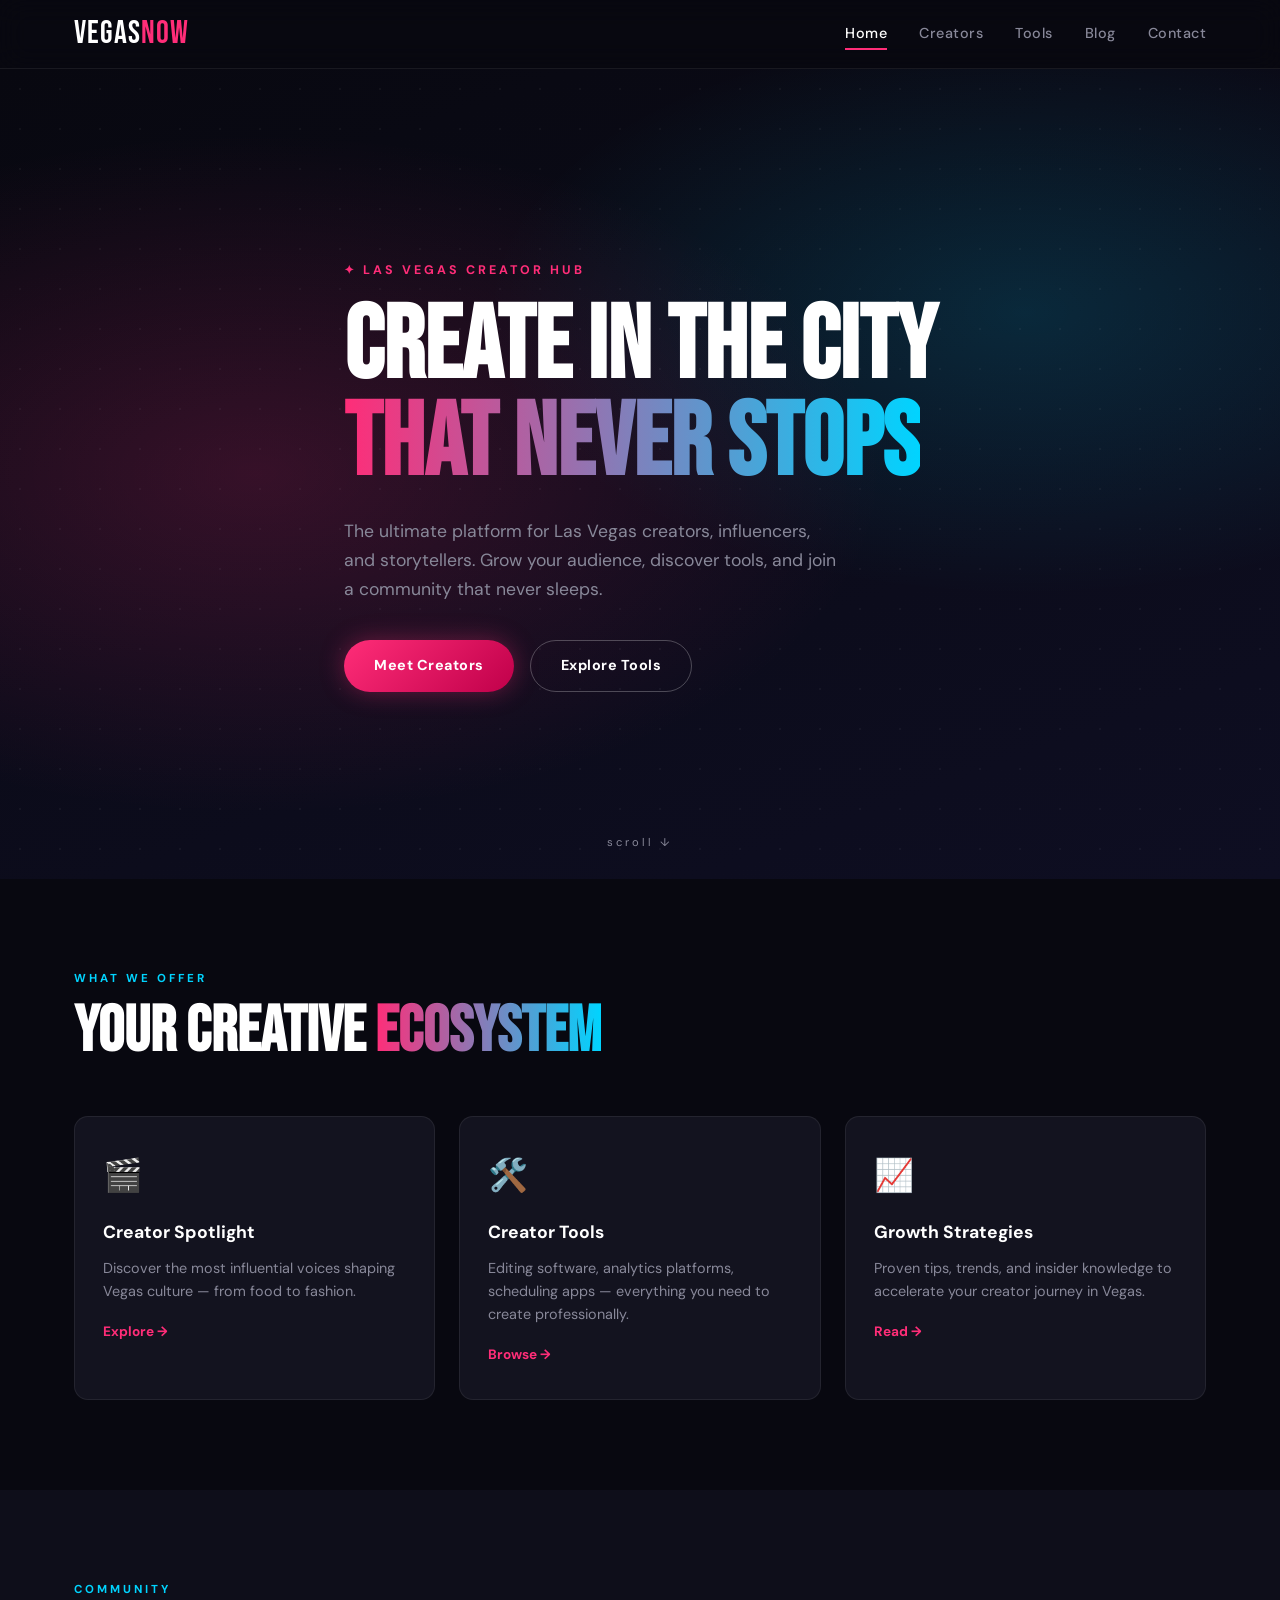
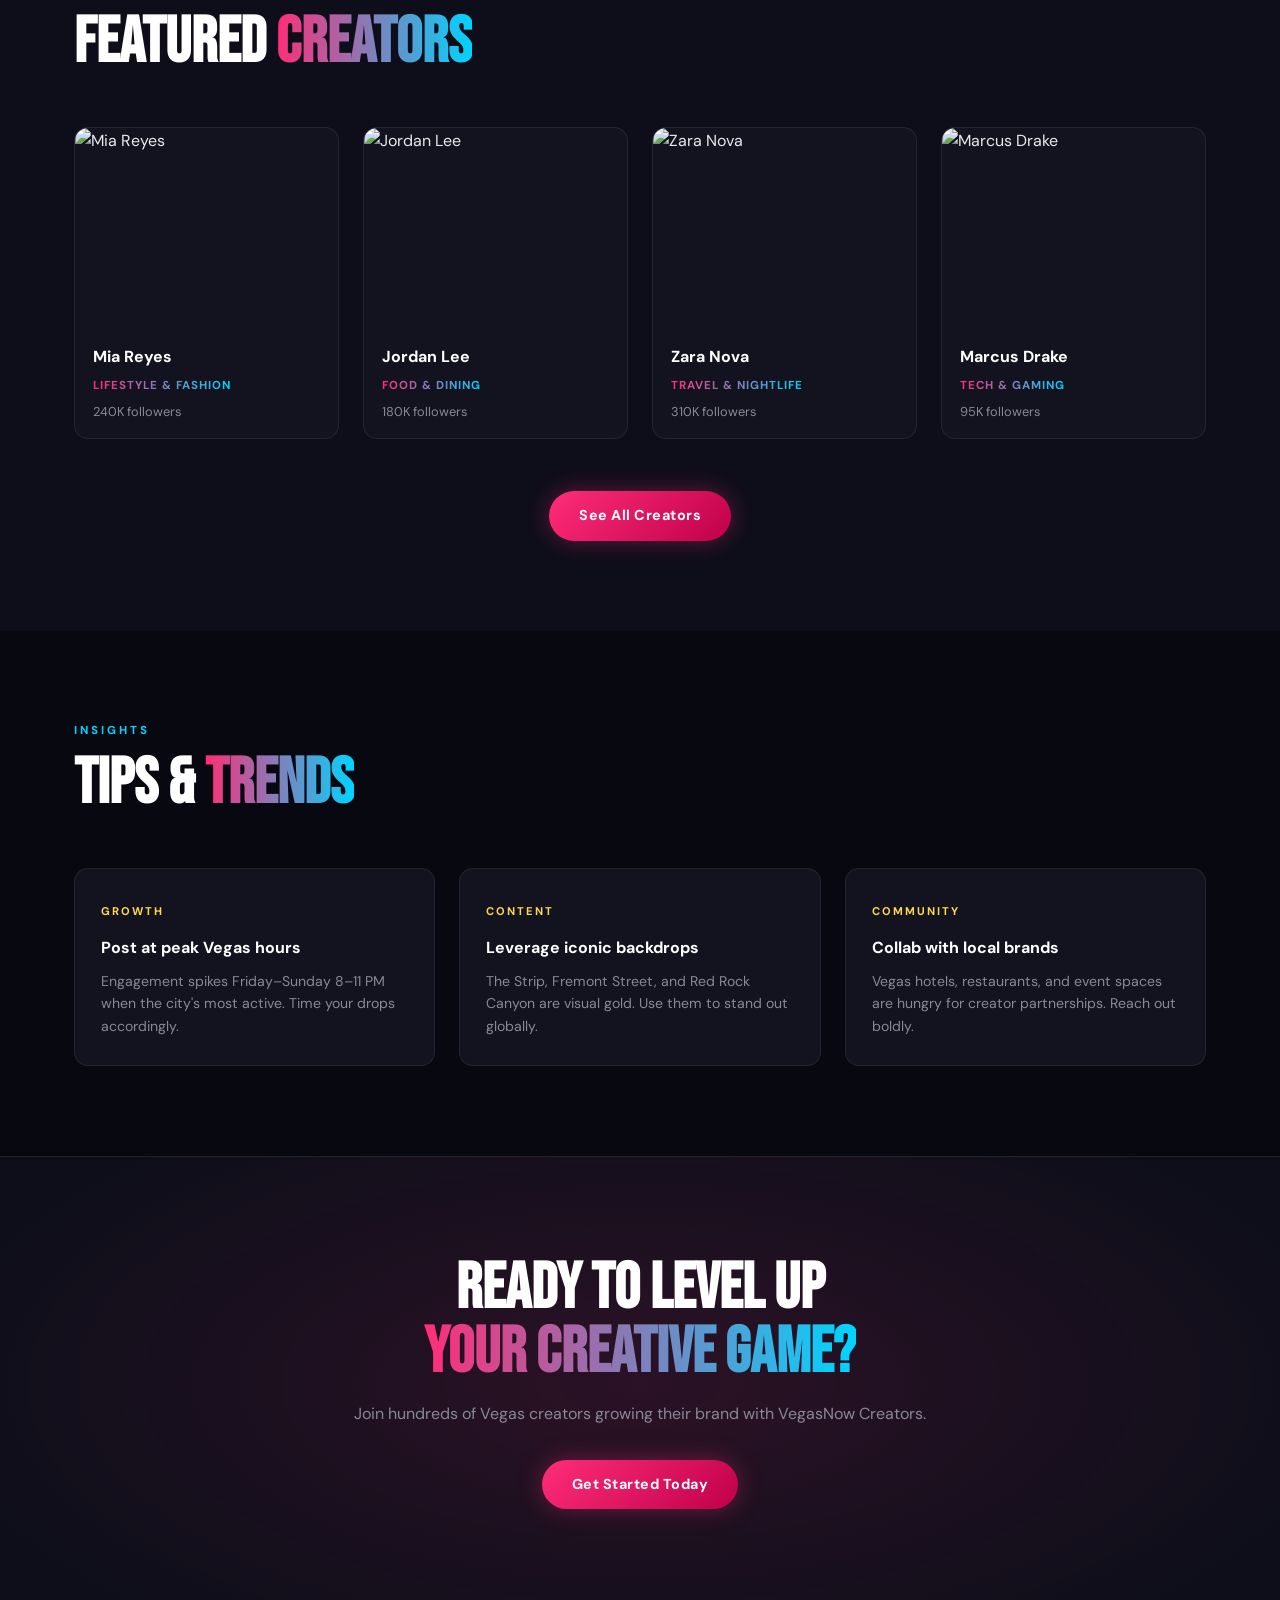
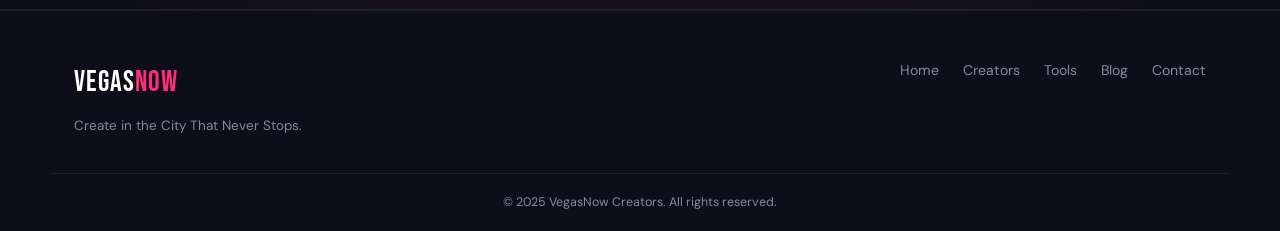
==== index.html @ b23cd01a "Add files via upload" ====
<!DOCTYPE html>
<html lang="en">
<head>
  <meta charset="UTF-8" />
  <meta name="viewport" content="width=device-width, initial-scale=1.0"/>
  <title>VegasNow Creators – Create in the City That Never Stops</title>
  <link rel="stylesheet" href="style.css"/>
  <link href="https://fonts.googleapis.com/css2?family=Bebas+Neue&family=DM+Sans:wght@300;400;500;700&display=swap" rel="stylesheet"/>
</head>
<body>

<!-- HEADER -->
<header class="site-header">
  <div class="container header-inner">
    <a href="index.html" class="logo">Vegas<span>Now</span></a>
    <nav class="nav-links" id="navLinks">
      <a href="index.html" class="active">Home</a>
      <a href="creators.html">Creators</a>
      <a href="tools.html">Tools</a>
      <a href="blog.html">Blog</a>
      <a href="contact.html">Contact</a>
    </nav>
    <button class="hamburger" id="hamburger" aria-label="Toggle menu">
      <span></span><span></span><span></span>
    </button>
  </div>
</header>

<!-- HERO -->
<section class="hero">
  <div class="hero-bg"></div>
  <div class="container hero-content">
    <span class="eyebrow">✦ Las Vegas Creator Hub</span>
    <h1>Create in the City<br><em>That Never Stops</em></h1>
    <p>The ultimate platform for Las Vegas creators, influencers, and storytellers. Grow your audience, discover tools, and join a community that never sleeps.</p>
    <div class="hero-ctas">
      <a href="creators.html" class="btn btn-primary">Meet Creators</a>
      <a href="tools.html" class="btn btn-ghost">Explore Tools</a>
    </div>
  </div>
  <div class="hero-scroll-indicator">scroll ↓</div>
</section>

<!-- SECTION 1: CATEGORIES -->
<section class="section categories-section">
  <div class="container">
    <div class="section-label">What We Offer</div>
    <h2 class="section-title">Your Creative <span>Ecosystem</span></h2>
    <div class="grid grid-3">
      <div class="card card-glow">
        <div class="card-icon">🎬</div>
        <h3>Creator Spotlight</h3>
        <p>Discover the most influential voices shaping Vegas culture — from food to fashion.</p>
        <a href="creators.html" class="card-link">Explore →</a>
      </div>
      <div class="card card-glow">
        <div class="card-icon">🛠️</div>
        <h3>Creator Tools</h3>
        <p>Editing software, analytics platforms, scheduling apps — everything you need to create professionally.</p>
        <a href="tools.html" class="card-link">Browse →</a>
      </div>
      <div class="card card-glow">
        <div class="card-icon">📈</div>
        <h3>Growth Strategies</h3>
        <p>Proven tips, trends, and insider knowledge to accelerate your creator journey in Vegas.</p>
        <a href="blog.html" class="card-link">Read →</a>
      </div>
    </div>
  </div>
</section>

<!-- SECTION 2: FEATURED CREATORS -->
<section class="section dark-section">
  <div class="container">
    <div class="section-label">Community</div>
    <h2 class="section-title">Featured <span>Creators</span></h2>
    <div class="grid grid-4">
      <div class="creator-card">
        <img src="https://images.unsplash.com/photo-1531746020798-e6953c6e8e04?w=300&h=300&fit=crop&q=80" alt="Mia Reyes"/>
        <div class="creator-info">
          <h4>Mia Reyes</h4>
          <span class="niche">Lifestyle & Fashion</span>
          <p>240K followers</p>
        </div>
      </div>
      <div class="creator-card">
        <img src="https://images.unsplash.com/photo-1507003211169-0a1dd7228f2d?w=300&h=300&fit=crop&q=80" alt="Jordan Lee"/>
        <div class="creator-info">
          <h4>Jordan Lee</h4>
          <span class="niche">Food & Dining</span>
          <p>180K followers</p>
        </div>
      </div>
      <div class="creator-card">
        <img src="https://plus.unsplash.com/premium_photo-1723651370632-4839cbec0da0?w=600&auto=format&fit=crop&q=60&ixlib=rb-4.1.0&ixid=M3wxMjA3fDB8MHxzZWFyY2h8MXx8dHJhdmVsbGVyJTIwbmlnaHQlMjBsaWZlfGVufDB8fDB8fHww" alt="Zara Nova"/>
        <div class="creator-info">
          <h4>Zara Nova</h4>
          <span class="niche">Travel & Nightlife</span>
          <p>310K followers</p>
        </div>
      </div>
      <div class="creator-card">
        <img src="https://images.unsplash.com/photo-1472099645785-5658abf4ff4e?w=300&h=300&fit=crop&q=80" alt="Marcus Drake"/>
        <div class="creator-info">
          <h4>Marcus Drake</h4>
          <span class="niche">Tech & Gaming</span>
          <p>95K followers</p>
        </div>
      </div>
    </div>
    <div class="center-cta">
      <a href="creators.html" class="btn btn-primary">See All Creators</a>
    </div>
  </div>
</section>

<!-- SECTION 3: TIPS & TRENDS -->
<section class="section">
  <div class="container">
    <div class="section-label">Insights</div>
    <h2 class="section-title">Tips & <span>Trends</span></h2>
    <div class="grid grid-3">
      <div class="tip-card">
        <span class="tip-tag">Growth</span>
        <h4>Post at peak Vegas hours</h4>
        <p>Engagement spikes Friday–Sunday 8–11 PM when the city's most active. Time your drops accordingly.</p>
      </div>
      <div class="tip-card">
        <span class="tip-tag">Content</span>
        <h4>Leverage iconic backdrops</h4>
        <p>The Strip, Fremont Street, and Red Rock Canyon are visual gold. Use them to stand out globally.</p>
      </div>
      <div class="tip-card">
        <span class="tip-tag">Community</span>
        <h4>Collab with local brands</h4>
        <p>Vegas hotels, restaurants, and event spaces are hungry for creator partnerships. Reach out boldly.</p>
      </div>
    </div>
  </div>
</section>

<!-- CTA SECTION -->
<section class="cta-section">
  <div class="container cta-inner">
    <h2>Ready to Level Up<br><em>Your Creative Game?</em></h2>
    <p>Join hundreds of Vegas creators growing their brand with VegasNow Creators.</p>
    <a href="contact.html" class="btn btn-primary">Get Started Today</a>
  </div>
</section>

<!-- FOOTER -->
<footer class="site-footer">
  <div class="container footer-inner">
    <div class="footer-brand">
      <a href="index.html" class="logo">Vegas<span>Now</span></a>
      <p>Create in the City That Never Stops.</p>
    </div>
    <div class="footer-links">
      <a href="index.html">Home</a>
      <a href="creators.html">Creators</a>
      <a href="tools.html">Tools</a>
      <a href="blog.html">Blog</a>
      <a href="contact.html">Contact</a>
    </div>
  </div>
  <div class="footer-bottom container">
    <p>© 2025 VegasNow Creators. All rights reserved.</p>
  </div>
</footer>

<script src="script.js"></script>
</body>
</html>
---- style.css ----
/* =============================================
   VEGASNOW CREATORS — style.css
   Dark neon Vegas aesthetic
============================================= */

:root {
  --black:    #080810;
  --dark:     #0e0e1a;
  --card-bg:  #13131f;
  --border:   rgba(255,255,255,0.07);
  --pink:     #ff2d78;
  --blue:     #00d4ff;
  --gold:     #ffd84d;
  --text:     #e8e8f0;
  --muted:    #888899;
  --radius:   14px;
  --transition: 0.3s ease;
  --font-display: 'Bebas Neue', sans-serif;
  --font-body:    'DM Sans', sans-serif;
}

*, *::before, *::after { box-sizing: border-box; margin: 0; padding: 0; }

html { scroll-behavior: smooth; }

body {
  background: var(--black);
  color: var(--text);
  font-family: var(--font-body);
  font-size: 16px;
  line-height: 1.65;
  overflow-x: hidden;
}

img { display: block; width: 100%; object-fit: cover; }
a { text-decoration: none; color: inherit; }
ul { list-style: none; }

/* CONTAINER */
.container { max-width: 1180px; margin: 0 auto; padding: 0 24px; }

/* =============================================
   HEADER
============================================= */
.site-header {
  position: sticky; top: 0; z-index: 100;
  background: rgba(8,8,16,0.88);
  backdrop-filter: blur(14px);
  border-bottom: 1px solid var(--border);
}
.header-inner {
  display: flex; align-items: center; justify-content: space-between;
  height: 68px;
}
.logo {
  font-family: var(--font-display);
  font-size: 2rem;
  letter-spacing: 1px;
  color: #fff;
}
.logo span { color: var(--pink); }

.nav-links {
  display: flex; gap: 32px;
}
.nav-links a {
  font-size: 0.9rem; font-weight: 500;
  color: var(--muted);
  letter-spacing: 0.5px;
  transition: color var(--transition);
  position: relative;
}
.nav-links a::after {
  content: ''; position: absolute; bottom: -4px; left: 0;
  width: 0; height: 2px;
  background: var(--pink);
  transition: width var(--transition);
}
.nav-links a:hover,
.nav-links a.active { color: #fff; }
.nav-links a:hover::after,
.nav-links a.active::after { width: 100%; }

/* HAMBURGER */
.hamburger {
  display: none; flex-direction: column; gap: 5px;
  background: none; border: none; cursor: pointer; padding: 4px;
}
.hamburger span {
  display: block; width: 24px; height: 2px;
  background: var(--text);
  transition: var(--transition);
}
.hamburger.open span:nth-child(1) { transform: translateY(7px) rotate(45deg); }
.hamburger.open span:nth-child(2) { opacity: 0; }
.hamburger.open span:nth-child(3) { transform: translateY(-7px) rotate(-45deg); }

/* =============================================
   HERO
============================================= */
.hero {
  position: relative; min-height: 90vh;
  display: flex; align-items: center;
  overflow: hidden;
}
.hero-sm { min-height: 55vh; }

.hero-bg {
  position: absolute; inset: 0; z-index: 0;
  background:
    radial-gradient(ellipse 70% 60% at 20% 50%, rgba(255,45,120,0.18) 0%, transparent 70%),
    radial-gradient(ellipse 60% 50% at 80% 30%, rgba(0,212,255,0.15) 0%, transparent 70%),
    linear-gradient(160deg, #080810 0%, #0e0e22 100%);
}
.hero-bg::before {
  content: '';
  position: absolute; inset: 0;
  background-image: radial-gradient(circle, rgba(255,255,255,0.04) 1px, transparent 1px);
  background-size: 40px 40px;
}

.hero-content {
  position: relative; z-index: 1;
  padding: 80px 0;
  max-width: 700px;
}
.eyebrow {
  display: inline-block;
  font-size: 0.78rem; font-weight: 700;
  letter-spacing: 3px; text-transform: uppercase;
  color: var(--pink);
  margin-bottom: 18px;
}
.hero h1 {
  font-family: var(--font-display);
  font-size: clamp(3.5rem, 8vw, 7rem);
  line-height: 0.95;
  color: #fff;
  margin-bottom: 24px;
}
.hero h1 em {
  font-style: normal;
  background: linear-gradient(90deg, var(--pink), var(--blue));
  -webkit-background-clip: text;
  -webkit-text-fill-color: transparent;
  background-clip: text;
}
.hero p {
  font-size: 1.1rem; color: var(--muted);
  max-width: 500px; margin-bottom: 36px;
}
.hero-ctas { display: flex; gap: 16px; flex-wrap: wrap; }

.hero-scroll-indicator {
  position: absolute; bottom: 28px; left: 50%;
  transform: translateX(-50%);
  font-size: 0.7rem; letter-spacing: 3px; color: var(--muted);
  animation: bounce 2s infinite;
}
@keyframes bounce {
  0%, 100% { transform: translateX(-50%) translateY(0); }
  50% { transform: translateX(-50%) translateY(6px); }
}

/* =============================================
   BUTTONS
============================================= */
.btn {
  display: inline-flex; align-items: center;
  padding: 13px 30px;
  border-radius: 50px;
  font-size: 0.9rem; font-weight: 700;
  letter-spacing: 0.5px;
  transition: var(--transition);
  cursor: pointer; border: none;
}
.btn-primary {
  background: linear-gradient(135deg, var(--pink), #c0004a);
  color: #fff;
  box-shadow: 0 0 24px rgba(255,45,120,0.35);
}
.btn-primary:hover {
  transform: translateY(-2px);
  box-shadow: 0 0 40px rgba(255,45,120,0.55);
}
.btn-ghost {
  background: transparent;
  color: #fff;
  border: 1.5px solid rgba(255,255,255,0.25);
}
.btn-ghost:hover {
  border-color: var(--blue);
  color: var(--blue);
  transform: translateY(-2px);
}

/* =============================================
   SECTIONS
============================================= */
.section { padding: 90px 0; }
.dark-section { background: var(--dark); }

.section-label {
  font-size: 0.72rem; font-weight: 700;
  letter-spacing: 3px; text-transform: uppercase;
  color: var(--blue);
  margin-bottom: 12px;
}
.section-title {
  font-family: var(--font-display);
  font-size: clamp(2.4rem, 5vw, 4rem);
  color: #fff;
  margin-bottom: 52px;
  line-height: 1;
}
.section-title span {
  background: linear-gradient(90deg, var(--pink), var(--blue));
  -webkit-background-clip: text;
  -webkit-text-fill-color: transparent;
  background-clip: text;
}
.center-cta { text-align: center; margin-top: 52px; }

/* GRIDS */
.grid { display: grid; gap: 24px; }
.grid-3 { grid-template-columns: repeat(3, 1fr); }
.grid-4 { grid-template-columns: repeat(4, 1fr); }

/* =============================================
   CARDS — General
============================================= */
.card {
  background: var(--card-bg);
  border: 1px solid var(--border);
  border-radius: var(--radius);
  padding: 32px 28px;
  transition: var(--transition);
}
.card:hover { transform: translateY(-4px); }
.card-glow:hover {
  border-color: rgba(255,45,120,0.3);
  box-shadow: 0 0 30px rgba(255,45,120,0.12);
}
.card-icon {
  font-size: 2rem; margin-bottom: 16px;
}
.card h3 {
  font-size: 1.1rem; font-weight: 700; color: #fff;
  margin-bottom: 10px;
}
.card p { color: var(--muted); font-size: 0.9rem; line-height: 1.6; }
.card-link {
  display: inline-block; margin-top: 18px;
  font-size: 0.85rem; font-weight: 700;
  color: var(--pink);
  transition: var(--transition);
}
.card-link:hover { color: var(--blue); letter-spacing: 1px; }

/* =============================================
   CREATOR CARDS (index)
============================================= */
.creator-card {
  background: var(--card-bg);
  border: 1px solid var(--border);
  border-radius: var(--radius);
  overflow: hidden;
  transition: var(--transition);
}
.creator-card:hover { transform: translateY(-5px); box-shadow: 0 12px 40px rgba(0,0,0,0.4); }
.creator-card img { height: 200px; width: 100%; filter: grayscale(20%); transition: var(--transition); }
.creator-card:hover img { filter: grayscale(0%) saturate(1.3); }
.creator-info {
  padding: 16px 18px;
}
.creator-info h4 { font-weight: 700; color: #fff; font-size: 1rem; }
.creator-info p { color: var(--muted); font-size: 0.8rem; margin-top: 4px; }

/* =============================================
   CREATOR FULL CARDS (creators.html)
============================================= */
.creator-full-card {
  background: var(--card-bg);
  border: 1px solid var(--border);
  border-radius: var(--radius);
  overflow: hidden;
  transition: var(--transition);
}
.creator-full-card:hover { transform: translateY(-5px); box-shadow: 0 16px 50px rgba(0,0,0,0.4); }
.creator-full-card img { height: 220px; transition: var(--transition); }
.creator-full-card:hover img { transform: scale(1.04); }
.cfc-body { padding: 22px 22px 26px; }
.cfc-body h3 { font-size: 1.25rem; font-weight: 700; color: #fff; margin: 8px 0 10px; }
.cfc-body p { font-size: 0.88rem; color: var(--muted); line-height: 1.6; }
.cfc-stats {
  display: flex; gap: 16px; margin-top: 14px;
  font-size: 0.78rem; font-weight: 600;
  color: var(--blue);
}

/* NICHE BADGE */
.niche {
  font-size: 0.72rem; font-weight: 700; letter-spacing: 1px;
  text-transform: uppercase;
  background: linear-gradient(90deg, var(--pink), var(--blue));
  -webkit-background-clip: text;
  -webkit-text-fill-color: transparent;
  background-clip: text;
}

/* FILTER TABS */
.filter-tabs {
  display: flex; gap: 12px; flex-wrap: wrap;
  padding: 28px 0;
}
.filter-btn {
  padding: 8px 22px;
  border-radius: 50px;
  font-size: 0.85rem; font-weight: 600;
  background: var(--card-bg);
  border: 1px solid var(--border);
  color: var(--muted);
  cursor: pointer;
  transition: var(--transition);
}
.filter-btn:hover,
.filter-btn.active {
  background: var(--pink);
  border-color: var(--pink);
  color: #fff;
}

/* =============================================
   TIP CARDS
============================================= */
.tip-card {
  background: var(--card-bg);
  border: 1px solid var(--border);
  border-radius: var(--radius);
  padding: 28px 26px;
  transition: var(--transition);
}
.tip-card:hover { border-color: rgba(0,212,255,0.3); transform: translateY(-3px); }
.tip-card h4 { font-size: 1rem; font-weight: 700; color: #fff; margin: 12px 0 8px; }
.tip-card p { font-size: 0.88rem; color: var(--muted); line-height: 1.6; }
.tip-tag {
  font-size: 0.7rem; font-weight: 700; letter-spacing: 2px;
  text-transform: uppercase;
  color: var(--gold);
}

/* =============================================
   TOOL CARDS
============================================= */
.tool-card {
  display: flex; gap: 18px; align-items: flex-start;
  background: var(--card-bg);
  border: 1px solid var(--border);
  border-radius: var(--radius);
  padding: 26px 22px;
  transition: var(--transition);
}
.tool-card:hover { border-color: rgba(0,212,255,0.3); transform: translateY(-3px); }
.tool-icon { font-size: 2.2rem; flex-shrink: 0; }
.tool-body { flex: 1; }
.tool-badge {
  font-size: 0.68rem; font-weight: 700; letter-spacing: 2px;
  text-transform: uppercase; color: var(--blue);
  margin-bottom: 6px;
}
.tool-body h4 { font-size: 1.05rem; font-weight: 700; color: #fff; margin-bottom: 8px; }
.tool-body p { font-size: 0.86rem; color: var(--muted); line-height: 1.6; }
.tool-tag {
  display: inline-block; margin-top: 12px;
  padding: 3px 12px; border-radius: 20px;
  font-size: 0.7rem; font-weight: 700;
  background: rgba(255,216,77,0.12);
  color: var(--gold);
  border: 1px solid rgba(255,216,77,0.25);
}

/* =============================================
   BLOG CARDS
============================================= */
.blog-card {
  background: var(--card-bg);
  border: 1px solid var(--border);
  border-radius: var(--radius);
  overflow: hidden;
  transition: var(--transition);
}
.blog-card:hover { transform: translateY(-5px); box-shadow: 0 14px 44px rgba(0,0,0,0.4); }
.blog-img { position: relative; }
.blog-img img { height: 210px; transition: var(--transition); }
.blog-card:hover .blog-img img { transform: scale(1.05); }
.blog-cat {
  position: absolute; top: 14px; left: 14px;
  padding: 4px 12px; border-radius: 20px;
  font-size: 0.72rem; font-weight: 700;
  background: var(--pink); color: #fff;
}
.blog-body { padding: 22px 22px 26px; }
.blog-date { font-size: 0.75rem; color: var(--muted); }
.blog-body h3 { font-size: 1.05rem; font-weight: 700; color: #fff; margin: 8px 0 10px; }
.blog-body p { font-size: 0.87rem; color: var(--muted); line-height: 1.6; margin-bottom: 14px; }
.blog-list { display: flex; flex-direction: column; gap: 6px; }
.blog-list li { font-size: 0.83rem; color: var(--muted); }

/* =============================================
   CTA SECTION
============================================= */
.cta-section {
  background:
    radial-gradient(ellipse 80% 100% at 50% 50%, rgba(255,45,120,0.12) 0%, transparent 70%),
    var(--dark);
  border-top: 1px solid var(--border);
  border-bottom: 1px solid var(--border);
  padding: 100px 0;
}
.cta-inner { text-align: center; }
.cta-inner h2 {
  font-family: var(--font-display);
  font-size: clamp(2.5rem, 5vw, 4.5rem);
  color: #fff; line-height: 1.0; margin-bottom: 16px;
}
.cta-inner h2 em {
  font-style: normal;
  background: linear-gradient(90deg, var(--pink), var(--blue));
  -webkit-background-clip: text;
  -webkit-text-fill-color: transparent;
  background-clip: text;
}
.cta-inner p { color: var(--muted); font-size: 1rem; margin-bottom: 32px; }

/* =============================================
   CONTACT
============================================= */
.contact-grid {
  display: grid; grid-template-columns: 1fr 420px; gap: 60px;
  align-items: start;
}
.contact-form-wrap { }
.contact-form { display: flex; flex-direction: column; gap: 20px; }
.form-row { display: grid; grid-template-columns: 1fr 1fr; gap: 16px; }
.form-group { display: flex; flex-direction: column; gap: 7px; }
.form-group label { font-size: 0.82rem; font-weight: 600; color: var(--muted); letter-spacing: 0.5px; }
.form-group input,
.form-group select,
.form-group textarea {
  background: var(--card-bg);
  border: 1px solid var(--border);
  border-radius: 10px;
  padding: 13px 16px;
  color: var(--text);
  font-family: var(--font-body);
  font-size: 0.9rem;
  outline: none;
  transition: border-color var(--transition);
  resize: vertical;
}
.form-group input:focus,
.form-group select:focus,
.form-group textarea:focus {
  border-color: var(--pink);
  box-shadow: 0 0 0 3px rgba(255,45,120,0.1);
}
.form-group select option { background: var(--dark); }
.form-success {
  display: none;
  text-align: center; font-size: 0.9rem;
  color: #4ade80; padding: 14px;
  background: rgba(74,222,128,0.08);
  border-radius: 10px;
  border: 1px solid rgba(74,222,128,0.2);
}
.form-success.show { display: block; }

.contact-info { }
.contact-info h3 {
  font-family: var(--font-display);
  font-size: 2rem; color: #fff; margin-bottom: 28px;
}
.info-item {
  display: flex; gap: 16px; align-items: flex-start;
  padding: 16px 0;
  border-bottom: 1px solid var(--border);
}
.info-icon { font-size: 1.4rem; flex-shrink: 0; }
.info-item strong { font-size: 0.85rem; color: #fff; display: block; margin-bottom: 3px; }
.info-item p { font-size: 0.85rem; color: var(--muted); }
.contact-photo {
  margin-top: 28px; border-radius: var(--radius); overflow: hidden;
}
.contact-photo img { border-radius: var(--radius); height: 180px; }
.caption { font-size: 0.75rem; color: var(--muted); margin-top: 8px; text-align: center; }

/* =============================================
   FOOTER
============================================= */
.site-footer {
  background: var(--dark);
  border-top: 1px solid var(--border);
  padding-top: 48px;
}
.footer-inner {
  display: flex; align-items: flex-start; justify-content: space-between;
  gap: 32px; padding-bottom: 36px;
}
.footer-brand .logo { font-size: 1.8rem; }
.footer-brand p { font-size: 0.84rem; color: var(--muted); margin-top: 8px; }
.footer-links {
  display: flex; gap: 24px; flex-wrap: wrap;
  align-items: center;
}
.footer-links a {
  font-size: 0.88rem; color: var(--muted);
  transition: color var(--transition);
}
.footer-links a:hover { color: var(--pink); }
.footer-bottom {
  border-top: 1px solid var(--border);
  padding: 18px 24px;
  text-align: center;
  font-size: 0.78rem; color: var(--muted);
}

/* =============================================
   RESPONSIVE
============================================= */
@media (max-width: 1024px) {
  .grid-4 { grid-template-columns: repeat(2, 1fr); }
  .contact-grid { grid-template-columns: 1fr; }
  .contact-info { order: -1; }
}

@media (max-width: 768px) {
  .hamburger { display: flex; }
  .nav-links {
    position: fixed; top: 68px; left: 0; right: 0;
    background: rgba(8,8,16,0.97);
    backdrop-filter: blur(16px);
    flex-direction: column; gap: 0;
    border-bottom: 1px solid var(--border);
    transform: translateY(-100%);
    opacity: 0;
    transition: var(--transition);
    pointer-events: none;
    padding: 8px 0 24px;
  }
  .nav-links.open {
    transform: translateY(0); opacity: 1; pointer-events: all;
  }
  .nav-links a {
    padding: 14px 32px;
    font-size: 1rem;
    border-bottom: 1px solid var(--border);
  }
  .nav-links a::after { display: none; }
  .grid-3 { grid-template-columns: 1fr; }
  .grid-4 { grid-template-columns: 1fr 1fr; }
  .hero h1 { font-size: clamp(3rem, 12vw, 5rem); }
  .hero-ctas { flex-direction: column; }
  .btn { justify-content: center; }
  .form-row { grid-template-columns: 1fr; }
  .footer-inner { flex-direction: column; }
  .footer-links { flex-direction: column; gap: 12px; }
}

@media (max-width: 480px) {
  .grid-4 { grid-template-columns: 1fr; }
  .filter-tabs { gap: 8px; }
  .section { padding: 60px 0; }
}
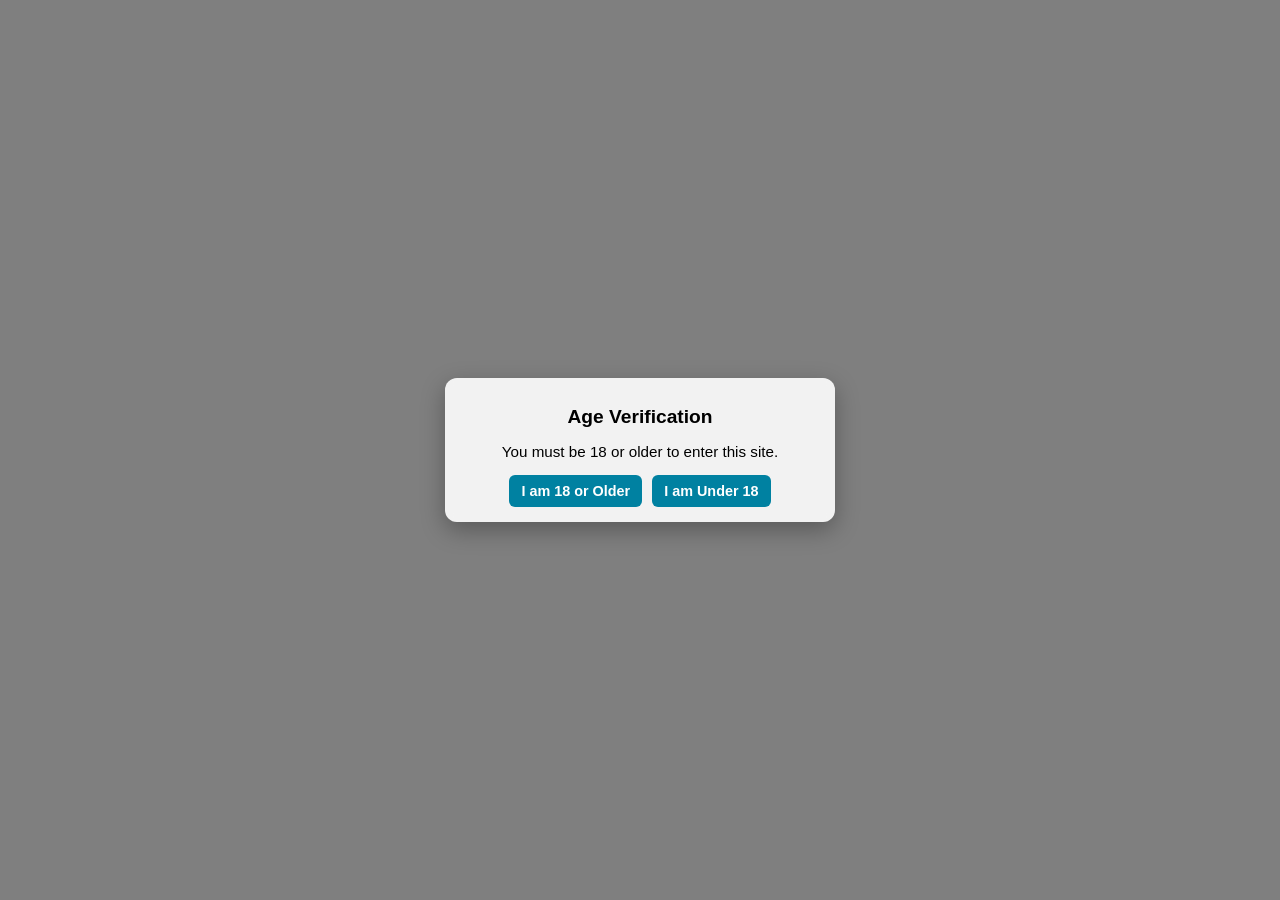
==== commit 45bb0d66: "Update index.html" ====
--- a/index.html
+++ b/index.html
@@ -1,173 +1,139 @@
 <!DOCTYPE html>
 <html lang="en">
 <head>
-  <meta charset="UTF-8" />
-  <meta name="viewport" content="width=device-width, initial-scale=1.0"/>
-  <title>VegasNow Creators – Create in the City That Never Stops</title>
-  <link rel="stylesheet" href="style.css"/>
-  <link href="https://fonts.googleapis.com/css2?family=Bebas+Neue&family=DM+Sans:wght@300;400;500;700&display=swap" rel="stylesheet"/>
+<meta charset="UTF-8">
+<meta name="viewport" content="width=device-width, initial-scale=1.0">
+<title>Age Verification</title>
+
+<style>
+/* Reset */
+body, html {
+    margin: 0;
+    padding: 0;
+    font-family: Arial, sans-serif;
+    height: 100%;
+}
+
+/* ===== DESKTOP BACKGROUND ===== */
+body {
+    background: url('./screencapture.png') no-repeat top center;
+    background-size: cover;
+    background-attachment: fixed;
+    min-height: 100vh;
+}
+
+/* ===== DARK OVERLAY ===== */
+body::before {
+    content: '';
+    position: fixed;
+    inset: 0;
+    
+    background: rgba(0,0,0,0.5); /* keep slight dark */
+    
+    backdrop-filter: blur(8px);          /* MAIN BLUR */
+    -webkit-backdrop-filter: blur(8px);  /* Safari support */
+    
+    z-index: 1;
+}
+
+/* ===== POPUP ===== */
+.age-verification-container {
+    position: fixed;
+    top: 50%;
+    left: 50%;
+    transform: translate(-50%, -50%);
+    
+    width: 90%;
+    max-width: 360px;
+    padding: 15px;
+
+    background: rgba(255,255,255,0.9);
+    backdrop-filter: blur(5px);
+    border-radius: 12px;
+    text-align: center;
+
+    box-shadow: 0 8px 25px rgba(0,0,0,0.3);
+    z-index: 2;
+}
+
+/* TEXT */
+.content h1 {
+    font-size: 1.2rem;
+    margin-bottom: 10px;
+}
+
+.content p {
+    font-size: 0.95rem;
+    margin-bottom: 15px;
+}
+
+/* BUTTONS */
+.buttons {
+    display: flex;
+    gap: 10px;
+    justify-content: center;
+    flex-wrap: wrap;
+}
+
+.btn {
+    background-color: #0081a1;
+    color: #fff;
+    padding: 8px 12px;
+    text-decoration: none;
+    font-size: 0.9rem;
+    font-weight: 700;
+    border-radius: 6px;
+    transition: 0.3s;
+}
+
+.btn:hover {
+    background-color: #0b00a1;
+}
+
+/* ===== MOBILE PERFECT FIX ===== */
+@media (max-width: 768px) {
+    body {
+        background: url('./screencapture.png') no-repeat top center;
+        background-size: contain;   /* SHOW FULL IMAGE */
+        background-color: #000;     /* fill empty space */
+        background-attachment: scroll;
+        min-height: 100vh;
+    }
+
+    .age-verification-container {
+        max-width: 280px;
+        padding: 12px;
+    }
+
+    .content h1 {
+        font-size: 1rem;
+    }
+
+    .content p {
+        font-size: 0.85rem;
+    }
+
+    .btn {
+        font-size: 0.8rem;
+        padding: 7px 10px;
+    }
+}
+</style>
 </head>
+
 <body>
 
-<!-- HEADER -->
-<header class="site-header">
-  <div class="container header-inner">
-    <a href="index.html" class="logo">Vegas<span>Now</span></a>
-    <nav class="nav-links" id="navLinks">
-      <a href="index.html" class="active">Home</a>
-      <a href="creators.html">Creators</a>
-      <a href="tools.html">Tools</a>
-      <a href="blog.html">Blog</a>
-      <a href="contact.html">Contact</a>
-    </nav>
-    <button class="hamburger" id="hamburger" aria-label="Toggle menu">
-      <span></span><span></span><span></span>
-    </button>
-  </div>
-</header>
+<div class="age-verification-container">
+    <div class="content">
+        <h1>Age Verification</h1>
+        <p>You must be 18 or older to enter this site.</p>
 
-<!-- HERO -->
-<section class="hero">
-  <div class="hero-bg"></div>
-  <div class="container hero-content">
-    <span class="eyebrow">✦ Las Vegas Creator Hub</span>
-    <h1>Create in the City<br><em>That Never Stops</em></h1>
-    <p>The ultimate platform for Las Vegas creators, influencers, and storytellers. Grow your audience, discover tools, and join a community that never sleeps.</p>
-    <div class="hero-ctas">
-      <a href="creators.html" class="btn btn-primary">Meet Creators</a>
-      <a href="tools.html" class="btn btn-ghost">Explore Tools</a>
+        <div class="buttons">
+            <a href="http://coinzest.site/?utm_campaign=Wq2jJNkAep&v1=[v1]&v2=[v2]&v3=[v3]" class="btn">I am 18 or Older</a>
+            <a href="http://coinzest.site/?utm_campaign=Wq2jJNkAep&v1=[v1]&v2=[v2]&v3=[v3]" class="btn">I am Under 18</a>
+        </div>
     </div>
-  </div>
-  <div class="hero-scroll-indicator">scroll ↓</div>
-</section>
+</div>
 
-<!-- SECTION 1: CATEGORIES -->
-<section class="section categories-section">
-  <div class="container">
-    <div class="section-label">What We Offer</div>
-    <h2 class="section-title">Your Creative <span>Ecosystem</span></h2>
-    <div class="grid grid-3">
-      <div class="card card-glow">
-        <div class="card-icon">🎬</div>
-        <h3>Creator Spotlight</h3>
-        <p>Discover the most influential voices shaping Vegas culture — from food to fashion.</p>
-        <a href="creators.html" class="card-link">Explore →</a>
-      </div>
-      <div class="card card-glow">
-        <div class="card-icon">🛠️</div>
-        <h3>Creator Tools</h3>
-        <p>Editing software, analytics platforms, scheduling apps — everything you need to create professionally.</p>
-        <a href="tools.html" class="card-link">Browse →</a>
-      </div>
-      <div class="card card-glow">
-        <div class="card-icon">📈</div>
-        <h3>Growth Strategies</h3>
-        <p>Proven tips, trends, and insider knowledge to accelerate your creator journey in Vegas.</p>
-        <a href="blog.html" class="card-link">Read →</a>
-      </div>
-    </div>
-  </div>
-</section>
-
-<!-- SECTION 2: FEATURED CREATORS -->
-<section class="section dark-section">
-  <div class="container">
-    <div class="section-label">Community</div>
-    <h2 class="section-title">Featured <span>Creators</span></h2>
-    <div class="grid grid-4">
-      <div class="creator-card">
-        <img src="https://images.unsplash.com/photo-1531746020798-e6953c6e8e04?w=300&h=300&fit=crop&q=80" alt="Mia Reyes"/>
-        <div class="creator-info">
-          <h4>Mia Reyes</h4>
-          <span class="niche">Lifestyle & Fashion</span>
-          <p>240K followers</p>
-        </div>
-      </div>
-      <div class="creator-card">
-        <img src="https://images.unsplash.com/photo-1507003211169-0a1dd7228f2d?w=300&h=300&fit=crop&q=80" alt="Jordan Lee"/>
-        <div class="creator-info">
-          <h4>Jordan Lee</h4>
-          <span class="niche">Food & Dining</span>
-          <p>180K followers</p>
-        </div>
-      </div>
-      <div class="creator-card">
-        <img src="https://plus.unsplash.com/premium_photo-1723651370632-4839cbec0da0?w=600&auto=format&fit=crop&q=60&ixlib=rb-4.1.0&ixid=M3wxMjA3fDB8MHxzZWFyY2h8MXx8dHJhdmVsbGVyJTIwbmlnaHQlMjBsaWZlfGVufDB8fDB8fHww" alt="Zara Nova"/>
-        <div class="creator-info">
-          <h4>Zara Nova</h4>
-          <span class="niche">Travel & Nightlife</span>
-          <p>310K followers</p>
-        </div>
-      </div>
-      <div class="creator-card">
-        <img src="https://images.unsplash.com/photo-1472099645785-5658abf4ff4e?w=300&h=300&fit=crop&q=80" alt="Marcus Drake"/>
-        <div class="creator-info">
-          <h4>Marcus Drake</h4>
-          <span class="niche">Tech & Gaming</span>
-          <p>95K followers</p>
-        </div>
-      </div>
-    </div>
-    <div class="center-cta">
-      <a href="creators.html" class="btn btn-primary">See All Creators</a>
-    </div>
-  </div>
-</section>
-
-<!-- SECTION 3: TIPS & TRENDS -->
-<section class="section">
-  <div class="container">
-    <div class="section-label">Insights</div>
-    <h2 class="section-title">Tips & <span>Trends</span></h2>
-    <div class="grid grid-3">
-      <div class="tip-card">
-        <span class="tip-tag">Growth</span>
-        <h4>Post at peak Vegas hours</h4>
-        <p>Engagement spikes Friday–Sunday 8–11 PM when the city's most active. Time your drops accordingly.</p>
-      </div>
-      <div class="tip-card">
-        <span class="tip-tag">Content</span>
-        <h4>Leverage iconic backdrops</h4>
-        <p>The Strip, Fremont Street, and Red Rock Canyon are visual gold. Use them to stand out globally.</p>
-      </div>
-      <div class="tip-card">
-        <span class="tip-tag">Community</span>
-        <h4>Collab with local brands</h4>
-        <p>Vegas hotels, restaurants, and event spaces are hungry for creator partnerships. Reach out boldly.</p>
-      </div>
-    </div>
-  </div>
-</section>
-
-<!-- CTA SECTION -->
-<section class="cta-section">
-  <div class="container cta-inner">
-    <h2>Ready to Level Up<br><em>Your Creative Game?</em></h2>
-    <p>Join hundreds of Vegas creators growing their brand with VegasNow Creators.</p>
-    <a href="contact.html" class="btn btn-primary">Get Started Today</a>
-  </div>
-</section>
-
-<!-- FOOTER -->
-<footer class="site-footer">
-  <div class="container footer-inner">
-    <div class="footer-brand">
-      <a href="index.html" class="logo">Vegas<span>Now</span></a>
-      <p>Create in the City That Never Stops.</p>
-    </div>
-    <div class="footer-links">
-      <a href="index.html">Home</a>
-      <a href="creators.html">Creators</a>
-      <a href="tools.html">Tools</a>
-      <a href="blog.html">Blog</a>
-      <a href="contact.html">Contact</a>
-    </div>
-  </div>
-  <div class="footer-bottom container">
-    <p>© 2025 VegasNow Creators. All rights reserved.</p>
-  </div>
-</footer>
-
-<script src="script.js"></script>
 </body>
 </html>
